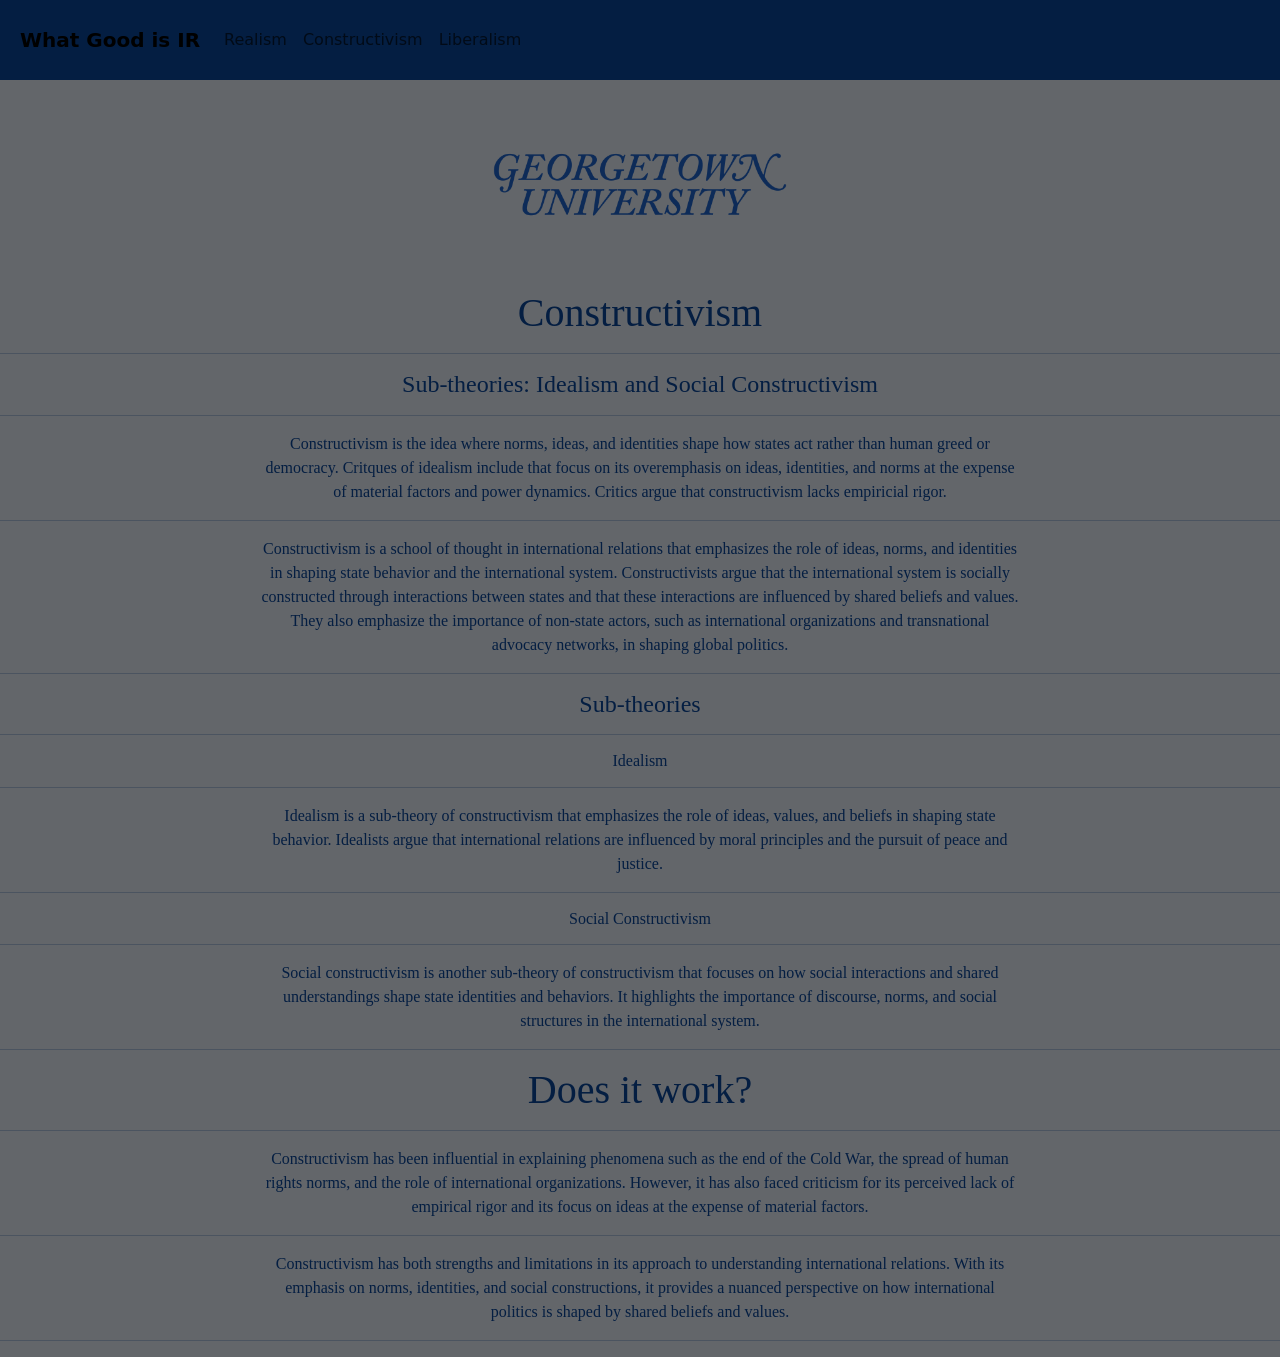
==== constructivism.html @ 5609bf96 "IR Site" ====
<!DOCTYPE html>

<html lang="en">
    <head>
        <link href="https://cdn.jsdelivr.net/npm/bootstrap@5.3.3/dist/css/bootstrap.min.css" rel="stylesheet" integrity="sha384-QWTKZyjpPEjISv5WaRU9OFeRpok6YctnYmDr5pNlyT2bRjXh0JMhjY6hW+ALEwIH" crossorigin="anonymous">
        <script src="https://cdn.jsdelivr.net/npm/bootstrap@5.3.3/dist/js/bootstrap.bundle.min.js" integrity="sha384-YvpcrYf0tY3lHB60NNkmXc5s9fDVZLESaAA55NDzOxhy9GkcIdslK1eN7N6jIeHz" crossorigin="anonymous"></script>
        <link href="/styles.css" rel="stylesheet">
        <title>Constructivism | Home</title>
        <script src="/script.js"></script>
        <link rel="icon" type="image/x-icon" href="/images/favicon.ico">
        <meta name="viewport" content="width=device-width, initial-scale=1.0">
    </head>
    <body>
        <nav class="navbar sticky-top navbar-expand-lg">
            <a class=" navbar-brand" href="index.html"><b>What Good is IR</b></a>
            <button class="navbar-toggler" type="button" data-bs-toggle="collapse" data-bs-target="#navbarSupportedContent" aria-controls="navbarSupportedContent" aria-expanded="false" aria-label="Toggle-navigation">
                <span class="navbar-toggler-icon"></span>
            </button>
            <div class="collapse navbar-collapse" id="navbarSupportedContent">
                <ul class="navbar-nav mr-auto">
                    <li>
                        <a class="nav-link" href="realism.html">Realism</a>
                    </li>
                    <li class="nav-item active">
                        <a class="nav-link" href="constructivism.html">Constructivism</a>
                    </li>
                    <li class="nav-item active">
                        <a class="nav-link" href="liberalism.html">Liberalism</a>
                    </li>
                </ul>
            </div>
        </nav>
    <img id="georgetown" src="/images/georgetown.jpg" alt="Georgetown Logo" width="300" style="display: block; margin-left: auto; margin-right: auto; margin-top: 20px; margin-bottom: 20px;">
    <h1 style="text-align: center;">Constructivism</h1>
    <hr class="solid">
    <h4 style="text-align: center;">Sub-theories: Idealism and Social Constructivism</h4>
    <hr class="solid">
    <p style="text-align: center;">Constructivism is the idea where norms, ideas, and identities shape how states act rather than human greed or democracy. Critques of idealism include that focus on its overemphasis on ideas, identities, and norms at the expense of material factors and power dynamics. Critics argue that constructivism lacks empiricial rigor.</p>
    <hr class="solid">
    <p style="text-align: center;">Constructivism is a school of thought in international relations that emphasizes the role of ideas, norms, and identities in shaping state behavior and the international system. Constructivists argue that the international system is socially constructed through interactions between states and that these interactions are influenced by shared beliefs and values. They also emphasize the importance of non-state actors, such as international organizations and transnational advocacy networks, in shaping global politics.</p>
    <hr class="solid">
    <h4 style="text-align: center;">Sub-theories</h4>
    <hr class="solid">
    <h6 style="text-align: center;">Idealism</h6>
    <hr class="solid">
    <p style="text-align: center;">Idealism is a sub-theory of constructivism that emphasizes the role of ideas, values, and beliefs in shaping state behavior. Idealists argue that international relations are influenced by moral principles and the pursuit of peace and justice.</p>
    <hr class="solid">
    <h6 style="text-align: center;">Social Constructivism</h6>
    <hr class="solid">
    <p style="text-align: center;">Social constructivism is another sub-theory of constructivism that focuses on how social interactions and shared understandings shape state identities and behaviors. It highlights the importance of discourse, norms, and social structures in the international system.</p>
    <hr class="solid">
    <h1 style="text-align: center;">Does it work?</h1>
    <hr class="solid">
    <p style="text-align: center;">Constructivism has been influential in explaining phenomena such as the end of the Cold War, the spread of human rights norms, and the role of international organizations. However, it has also faced criticism for its perceived lack of empirical rigor and its focus on ideas at the expense of material factors.</p>
    <hr class="solid">
    <p style="text-align: center;">Constructivism has both strengths and limitations in its approach to understanding international relations. With its emphasis on norms, identities, and social constructions, it provides a nuanced perspective on how international politics is shaped by shared beliefs and values.</p>
    <hr class="solid">
---- styles.css ----
body {
    background-color: #63666A;
    color: #041E42;
}

.navbar {
    background-color: #041E42;
    padding: 20px;
    text-align: center;
}

h1, h2, h3, h4, h6, p {
    font-family: Cambria, Cochin, Georgia, Times, 'Times New Roman', serif;
    color: #041E42;
}

.indent, p, h1, h4 {
    max-width: 800px;
    margin: 0 auto;
    padding: 0 20px;
}
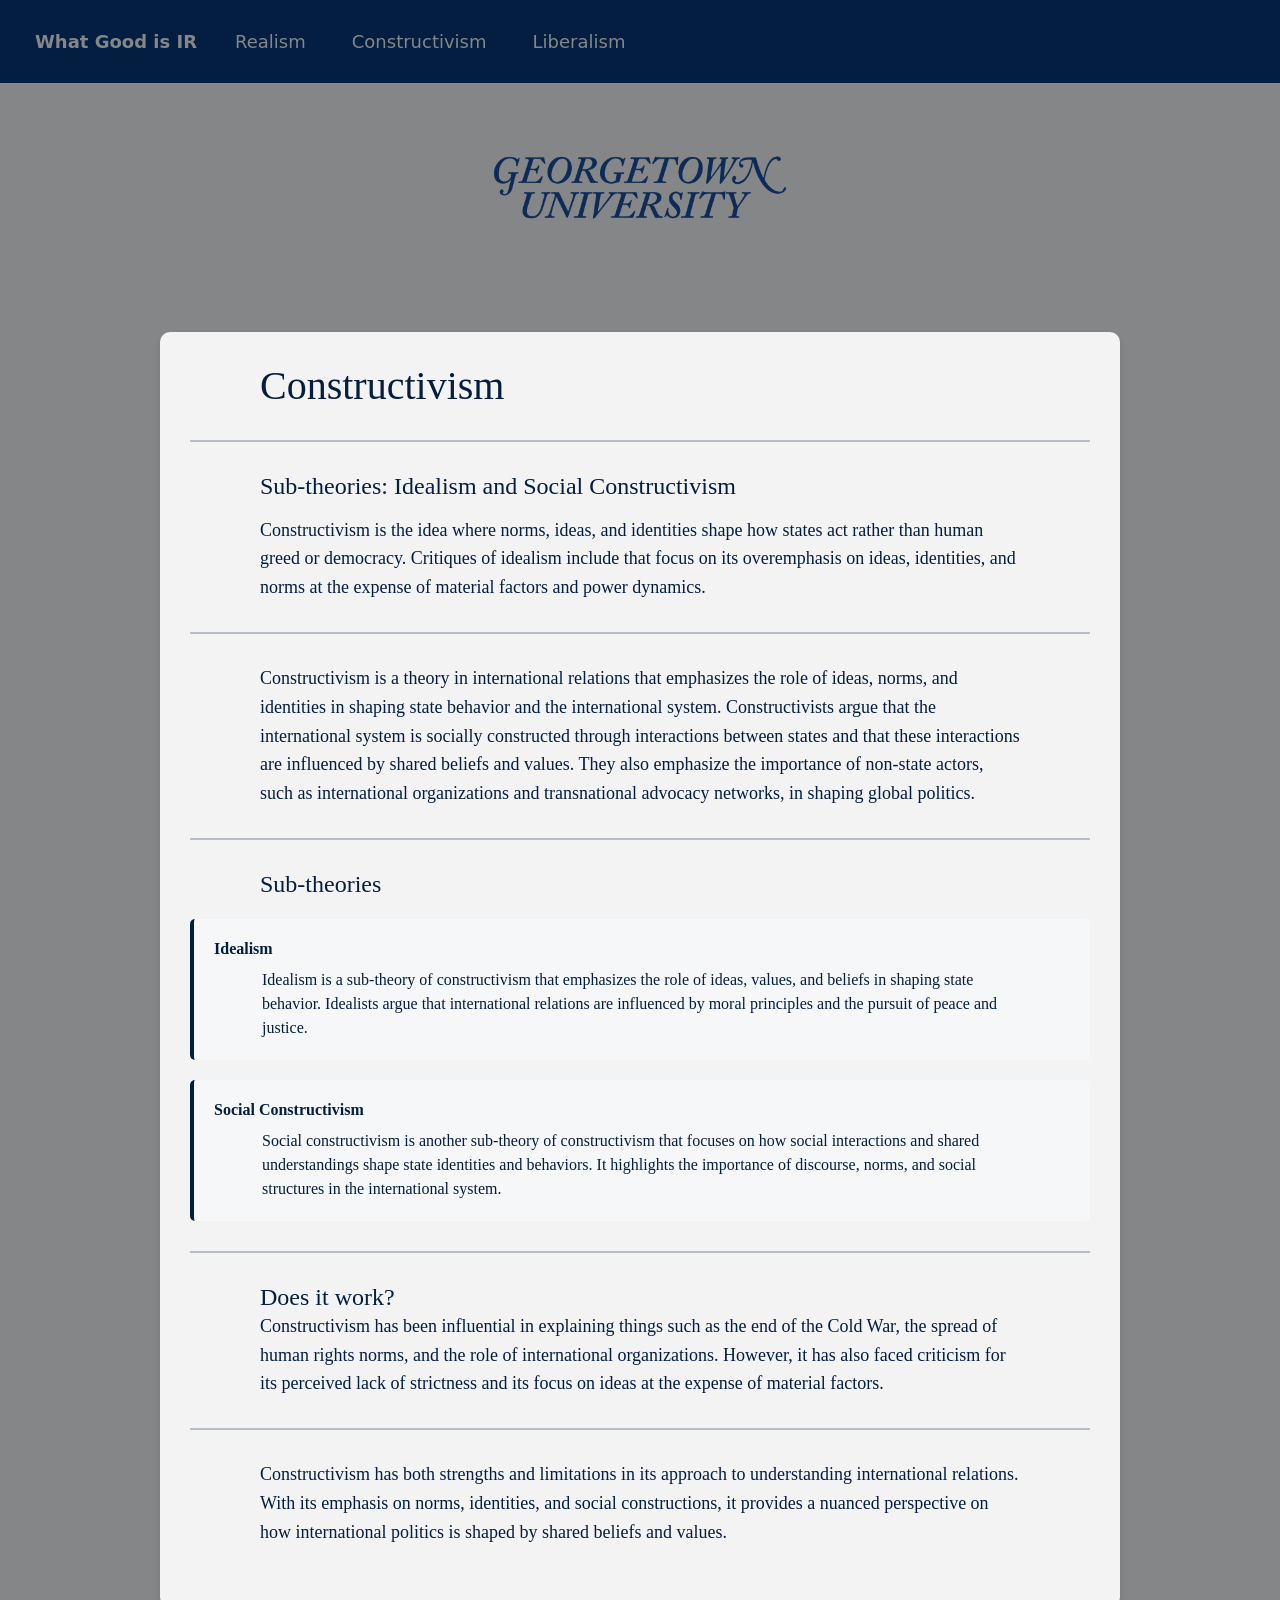
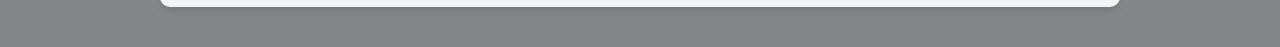
==== commit 00ad134c: "overhaul" ====
--- a/constructivism.html
+++ b/constructivism.html
@@ -30,28 +30,37 @@
                 </ul>
             </div>
         </nav>
-    <img id="georgetown" src="/images/georgetown.jpg" alt="Georgetown Logo" width="300" style="display: block; margin-left: auto; margin-right: auto; margin-top: 20px; margin-bottom: 20px;">
-    <h1 style="text-align: center;">Constructivism</h1>
-    <hr class="solid">
-    <h4 style="text-align: center;">Sub-theories: Idealism and Social Constructivism</h4>
-    <hr class="solid">
-    <p style="text-align: center;">Constructivism is the idea where norms, ideas, and identities shape how states act rather than human greed or democracy. Critques of idealism include that focus on its overemphasis on ideas, identities, and norms at the expense of material factors and power dynamics. Critics argue that constructivism lacks empiricial rigor.</p>
-    <hr class="solid">
-    <p style="text-align: center;">Constructivism is a school of thought in international relations that emphasizes the role of ideas, norms, and identities in shaping state behavior and the international system. Constructivists argue that the international system is socially constructed through interactions between states and that these interactions are influenced by shared beliefs and values. They also emphasize the importance of non-state actors, such as international organizations and transnational advocacy networks, in shaping global politics.</p>
-    <hr class="solid">
-    <h4 style="text-align: center;">Sub-theories</h4>
-    <hr class="solid">
-    <h6 style="text-align: center;">Idealism</h6>
-    <hr class="solid">
-    <p style="text-align: center;">Idealism is a sub-theory of constructivism that emphasizes the role of ideas, values, and beliefs in shaping state behavior. Idealists argue that international relations are influenced by moral principles and the pursuit of peace and justice.</p>
-    <hr class="solid">
-    <h6 style="text-align: center;">Social Constructivism</h6>
-    <hr class="solid">
-    <p style="text-align: center;">Social constructivism is another sub-theory of constructivism that focuses on how social interactions and shared understandings shape state identities and behaviors. It highlights the importance of discourse, norms, and social structures in the international system.</p>
-    <hr class="solid">
-    <h1 style="text-align: center;">Does it work?</h1>
-    <hr class="solid">
-    <p style="text-align: center;">Constructivism has been influential in explaining phenomena such as the end of the Cold War, the spread of human rights norms, and the role of international organizations. However, it has also faced criticism for its perceived lack of empirical rigor and its focus on ideas at the expense of material factors.</p>
-    <hr class="solid">
-    <p style="text-align: center;">Constructivism has both strengths and limitations in its approach to understanding international relations. With its emphasis on norms, identities, and social constructions, it provides a nuanced perspective on how international politics is shaped by shared beliefs and values.</p>
-    <hr class="solid">+    <img id="georgetown" src="/images/georgetown.jpg" alt="Georgetown Logo" width="300">
+    <div class="content-container">
+        <div class="main-content">
+            <h1>Constructivism</h1>
+            <hr class="solid">
+            <div class="text-section">
+                <h4>Sub-theories: Idealism and Social Constructivism</h4>
+                <p>Constructivism is the idea where norms, ideas, and identities shape how states act rather than human greed or democracy. Critiques of idealism include that focus on its overemphasis on ideas, identities, and norms at the expense of material factors and power dynamics.</p>
+            </div>
+            <hr class="solid">
+            <div class="text-section">
+                <p>Constructivism is a theory in international relations that emphasizes the role of ideas, norms, and identities in shaping state behavior and the international system. Constructivists argue that the international system is socially constructed through interactions between states and that these interactions are influenced by shared beliefs and values. They also emphasize the importance of non-state actors, such as international organizations and transnational advocacy networks, in shaping global politics.</p>
+            </div>
+            <hr class="solid">
+            <h4>Sub-theories</h4>
+            <div class="sub-theory">
+                <h6>Idealism</h6>
+                <p>Idealism is a sub-theory of constructivism that emphasizes the role of ideas, values, and beliefs in shaping state behavior. Idealists argue that international relations are influenced by moral principles and the pursuit of peace and justice.</p>
+            </div>
+            <div class="sub-theory">
+                <h6>Social Constructivism</h6>
+                <p>Social constructivism is another sub-theory of constructivism that focuses on how social interactions and shared understandings shape state identities and behaviors. It highlights the importance of discourse, norms, and social structures in the international system.</p>
+            </div>
+            <hr class="solid">
+            <h4>Does it work?</h4>
+            <div class="text-section">
+                <p>Constructivism has been influential in explaining things such as the end of the Cold War, the spread of human rights norms, and the role of international organizations. However, it has also faced criticism for its perceived lack of strictness and its focus on ideas at the expense of material factors.</p>
+            </div>
+            <hr class="solid">
+            <div class="text-section">
+                <p>Constructivism has both strengths and limitations in its approach to understanding international relations. With its emphasis on norms, identities, and social constructions, it provides a nuanced perspective on how international politics is shaped by shared beliefs and values.</p>
+            </div>
+        </div>
+    </div>
--- a/styles.css
+++ b/styles.css
@@ -1,5 +1,5 @@
 body {
-    background-color: #63666A;
+    background-color: #848688;
     color: #041E42;
 }
 
@@ -7,6 +7,22 @@
     background-color: #041E42;
     padding: 20px;
     text-align: center;
+}
+
+.navbar a {
+    color: #848688;
+    text-decoration: none;
+    font-size: 18px;
+    margin: 0 15px;
+}
+
+/* Navbar toggler (hamburger menu) button styling */
+.navbar-toggler {
+    border-color: #848688;
+}
+
+.navbar-toggler-icon {
+    background-image: url("data:image/svg+xml,%3csvg xmlns='http://www.w3.org/2000/svg' viewBox='0 0 30 30'%3e%3cpath stroke='%23848688' stroke-linecap='round' stroke-miterlimit='10' stroke-width='2' d='M4 7h22M4 15h22M4 23h22'/%3e%3c/svg%3e");
 }
 
 h1, h2, h3, h4, h6, p {
@@ -18,4 +34,64 @@
     max-width: 800px;
     margin: 0 auto;
     padding: 0 20px;
+}
+
+/* New styles for better text formatting */
+.content-container {
+    max-width: 1000px;
+    margin: 0 auto;
+    padding: 20px;
+}
+
+.main-content {
+    background-color: rgba(255, 255, 255, 0.9);
+    border-radius: 10px;
+    padding: 30px;
+    margin: 20px 0;
+    box-shadow: 0 4px 6px rgba(0, 0, 0, 0.1);
+}
+
+.text-section {
+    margin-bottom: 30px;
+    line-height: 1.6;
+}
+
+.text-section h1, .text-section h4, .text-section h6 {
+    text-align: left;
+    margin-bottom: 15px;
+    color: #041E42;
+}
+
+.text-section p {
+    text-align: left;
+    margin-bottom: 15px;
+    font-size: 18px;
+}
+
+.sub-theory {
+    background-color: rgba(248, 249, 250, 0.8);
+    border-left: 4px solid #041E42;
+    padding: 20px;
+    margin: 20px 0;
+    border-radius: 5px;
+}
+
+.sub-theory h6 {
+    margin-bottom: 10px;
+    color: #041E42;
+    font-weight: bold;
+}
+
+hr.solid {
+    border: none;
+    height: 2px;
+    background-color: #041E42;
+    margin: 30px 0;
+}
+
+#georgetown {
+    display: block;
+    margin: 20px auto;
+    max-width: 300px;
+    height: auto;
 }
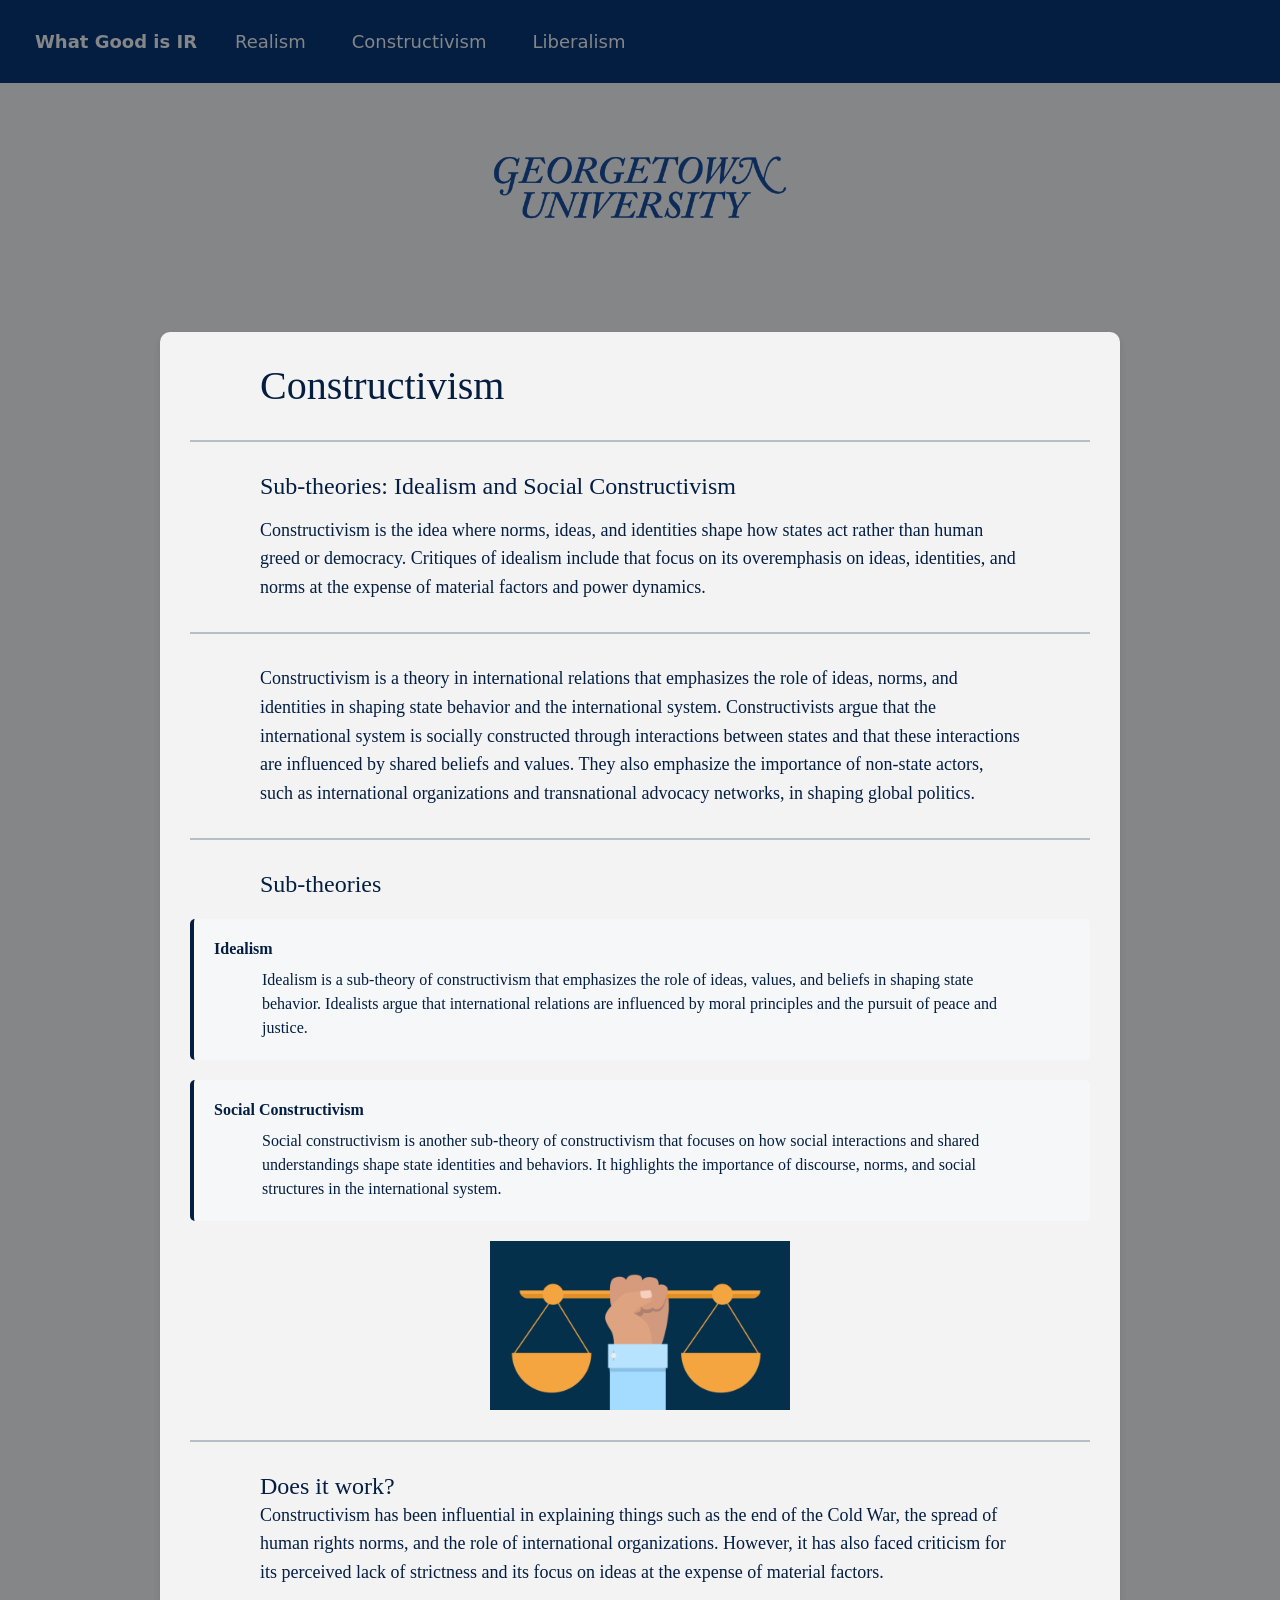
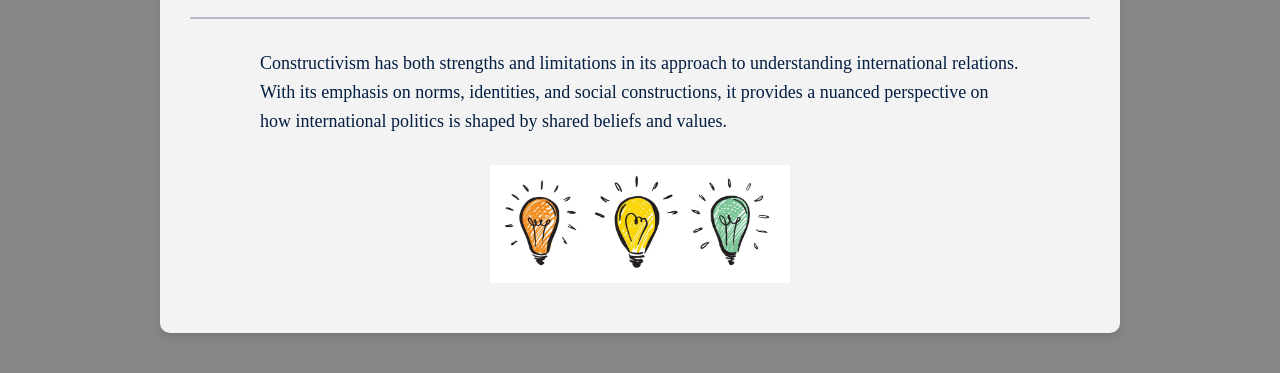
==== commit b0586ff2: "added images to site" ====
--- a/constructivism.html
+++ b/constructivism.html
@@ -53,6 +53,7 @@
                 <h6>Social Constructivism</h6>
                 <p>Social constructivism is another sub-theory of constructivism that focuses on how social interactions and shared understandings shape state identities and behaviors. It highlights the importance of discourse, norms, and social structures in the international system.</p>
             </div>
+            <img id="justice" src="/images/justice.jpg" alt="Justice" width="300">
             <hr class="solid">
             <h4>Does it work?</h4>
             <div class="text-section">
@@ -62,5 +63,6 @@
             <div class="text-section">
                 <p>Constructivism has both strengths and limitations in its approach to understanding international relations. With its emphasis on norms, identities, and social constructions, it provides a nuanced perspective on how international politics is shaped by shared beliefs and values.</p>
             </div>
+            <img id="ideas" src="/images/ideas.jpg" alt="Ideas" width="300">
         </div>
     </div>
--- a/styles.css
+++ b/styles.css
@@ -89,7 +89,7 @@
     margin: 30px 0;
 }
 
-#georgetown {
+img {
     display: block;
     margin: 20px auto;
     max-width: 300px;
